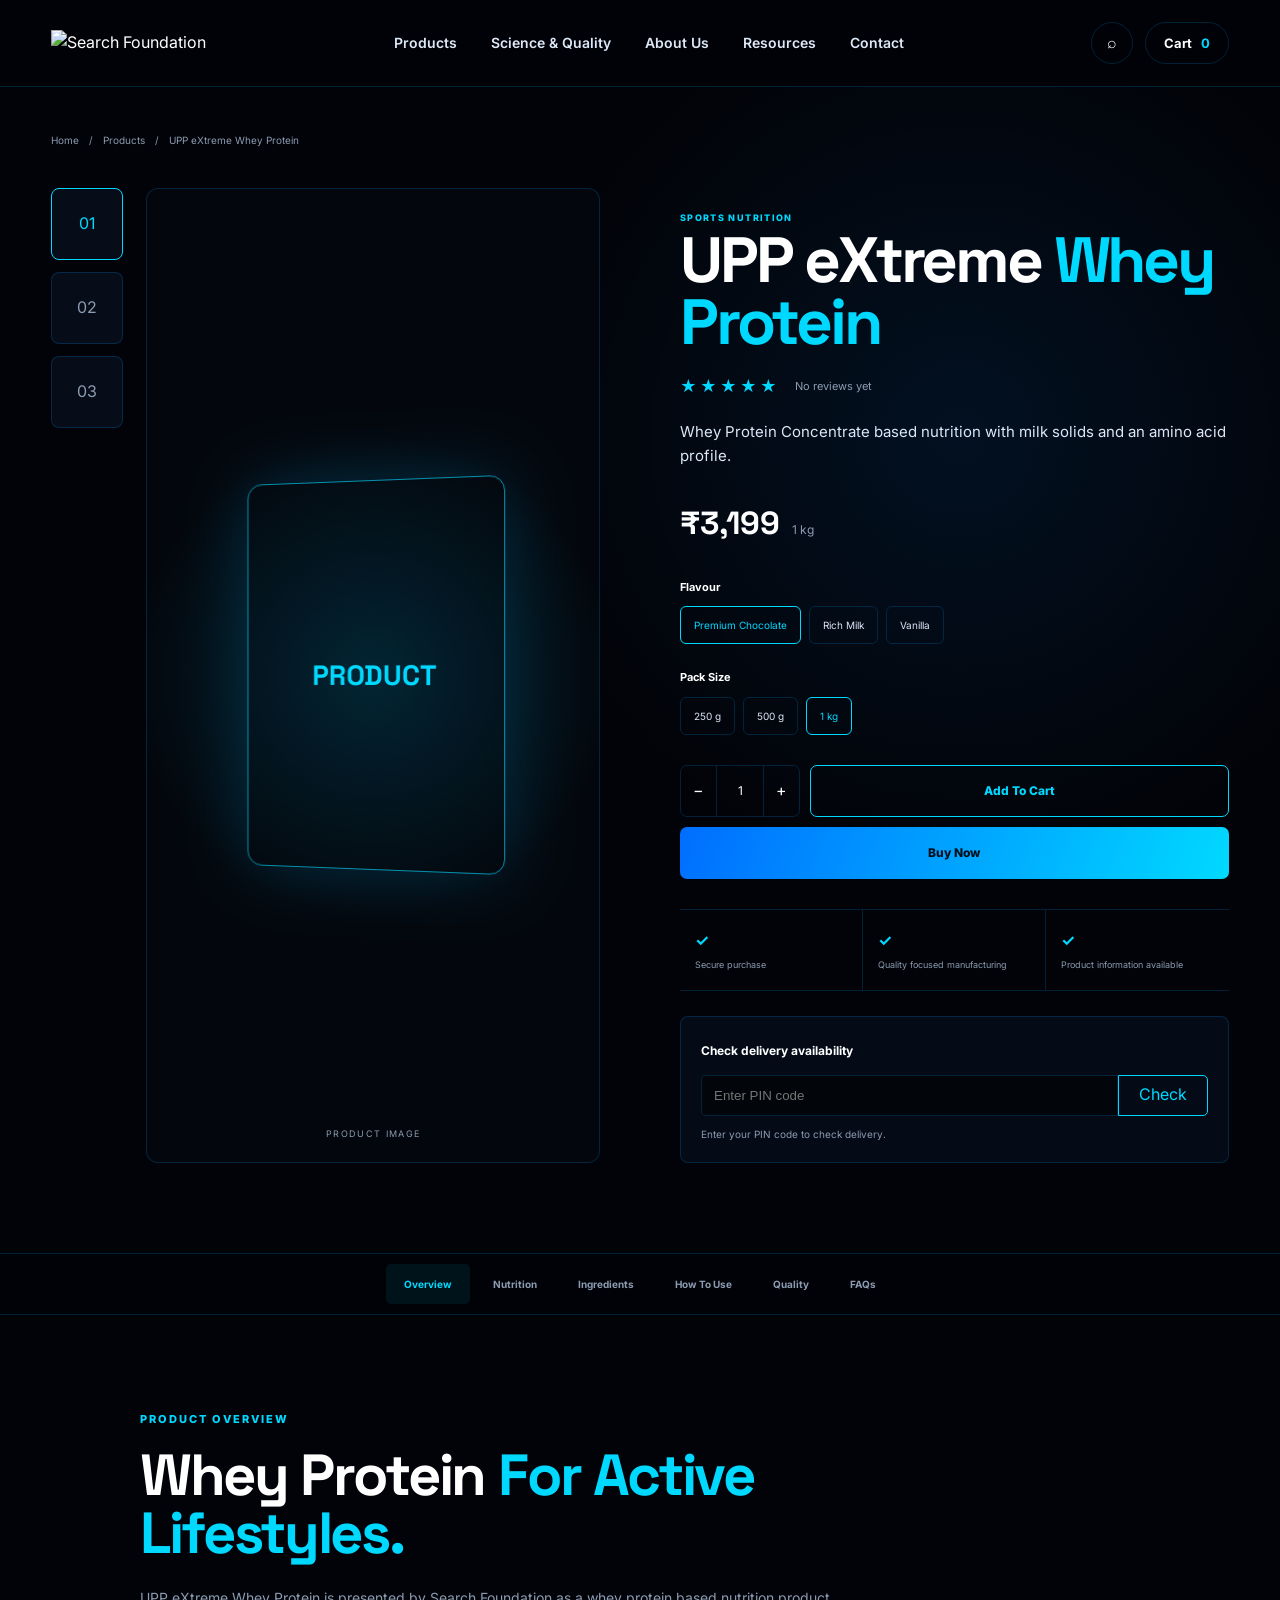
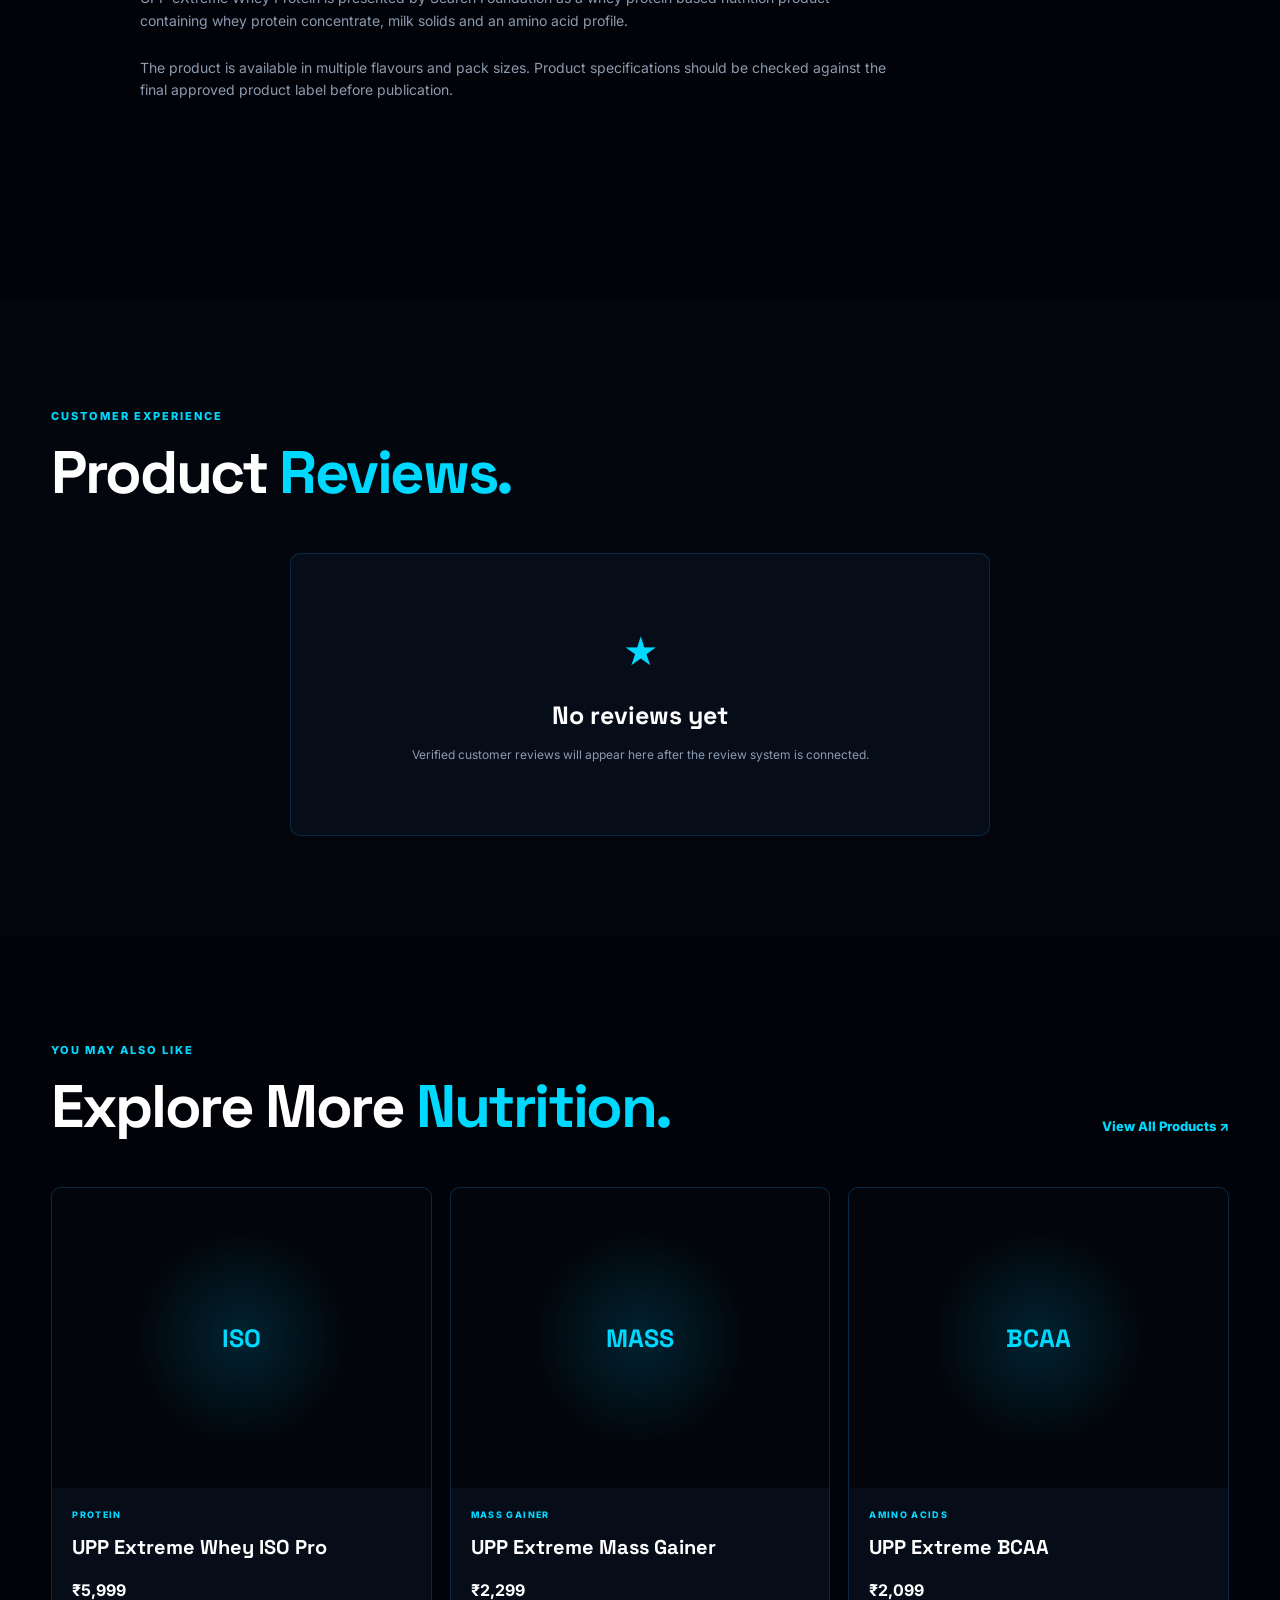
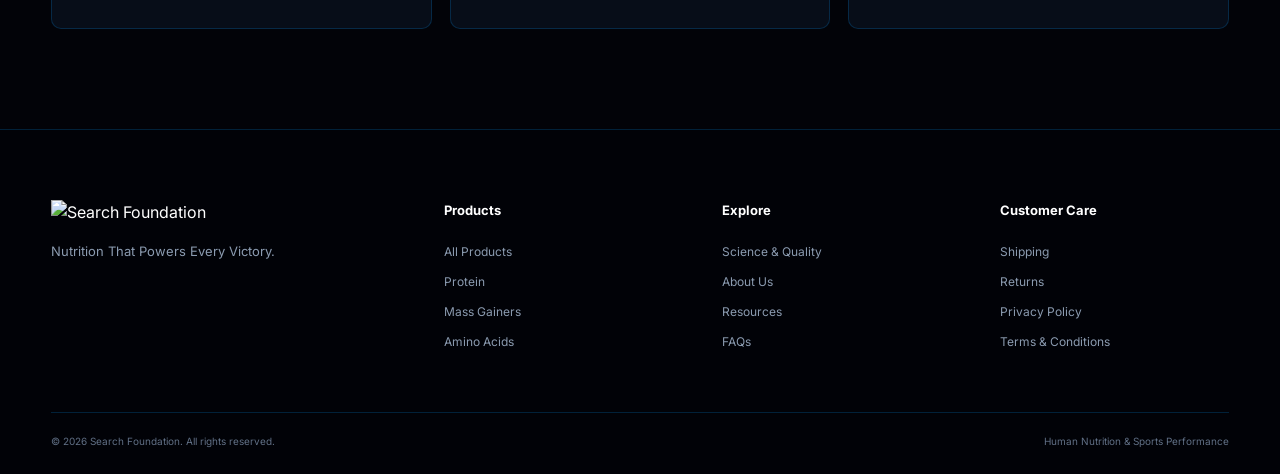
==== product.html @ dcfe85fa "stage3" ====
<!DOCTYPE html>
<html lang="en">

<head>

    <meta charset="UTF-8">

    <meta
        name="viewport"
        content="width=device-width, initial-scale=1.0"
    >

    <meta
        name="description"
        content="UPP eXtreme Whey Protein by Search Foundation. Explore product information, nutrition values, ingredients, usage and quality information."
    >

    <title>
        UPP eXtreme Whey Protein | Search Foundation
    </title>

    <link
        rel="preconnect"
        href="https://fonts.googleapis.com"
    >

    <link
        href="https://fonts.googleapis.com/css2?family=Inter:wght@400;500;600;700;800&family=Space+Grotesk:wght@500;600;700&display=swap"
        rel="stylesheet"
    >

    <link
        rel="stylesheet"
        href="styles.css"
    >

    <link
        rel="stylesheet"
        href="product.css"
    >

</head>


<body>


<header class="siteHeader">

    <div class="headerContainer">

        <a
            href="index.html"
            class="brand"
            aria-label="Search Foundation home"
        >

            <img
                src="assets/logo.jpg"
                alt="Search Foundation"
                class="brandLogo"
            >

        </a>


        <nav class="desktopNav">

            <a href="products.html">
                Products
            </a>

            <a href="index.html#science">
                Science & Quality
            </a>

            <a href="index.html#about">
                About Us
            </a>

            <a href="index.html#resources">
                Resources
            </a>

            <a href="index.html#contact">
                Contact
            </a>

        </nav>


        <div class="headerActions">

            <button
                class="iconButton"
                id="searchButton"
                aria-label="Search"
            >
                ⌕
            </button>


            <a
                href="#cart"
                class="cartButton"
            >
                Cart
                <span
                    class="cartCount"
                    id="cartCount"
                >
                    0
                </span>
            </a>


            <button
                class="menuButton"
                id="menuButton"
                aria-label="Open navigation"
            >
                ☰
            </button>

        </div>

    </div>


    <div
        class="mobileNav"
        id="mobileNav"
    >

        <a href="products.html">
            Products
        </a>

        <a href="index.html#science">
            Science & Quality
        </a>

        <a href="index.html#about">
            About Us
        </a>

        <a href="index.html#resources">
            Resources
        </a>

        <a href="index.html#contact">
            Contact
        </a>

    </div>

</header>


<main>


<section class="productPage">

    <div class="productBreadcrumb">

        <a href="index.html">
            Home
        </a>

        <span>
            /
        </span>

        <a href="products.html">
            Products
        </a>

        <span>
            /
        </span>

        <span>
            UPP eXtreme Whey Protein
        </span>

    </div>


    <div class="productMainGrid">


        <!-- Product gallery -->

        <div class="productGallery">

            <div class="thumbnailList">

                <button
                    class="thumbnail active"
                    data-image="main"
                >
                    <span>
                        01
                    </span>
                </button>

                <button
                    class="thumbnail"
                    data-image="back"
                >
                    <span>
                        02
                    </span>
                </button>

                <button
                    class="thumbnail"
                    data-image="nutrition"
                >
                    <span>
                        03
                    </span>
                </button>

            </div>


            <div class="mainProductImage">

                <span class="imagePlaceholder">
                    PRODUCT
                </span>

                <span class="imageLabel">
                    PRODUCT IMAGE
                </span>

            </div>

        </div>



        <!-- Product information -->

        <div class="productDetails">

            <span class="productCategory">
                SPORTS NUTRITION
            </span>


            <h1>
                UPP eXtreme
                <span>
                    Whey Protein
                </span>
            </h1>


            <div class="productRating">

                <span>
                    ★★★★★
                </span>

                <a href="#reviews">
                    No reviews yet
                </a>

            </div>


            <p class="productDescription">

                Whey Protein Concentrate based nutrition with
                milk solids and an amino acid profile.

            </p>


            <div class="productPrice">

                <strong>
                    ₹3,199
                </strong>

                <span>
                    1 kg
                </span>

            </div>


            <div class="productOption">

                <label>
                    Flavour
                </label>


                <div class="optionButtons">

                    <button
                        class="optionButton active"
                    >
                        Premium Chocolate
                    </button>

                    <button class="optionButton">
                        Rich Milk
                    </button>

                    <button class="optionButton">
                        Vanilla
                    </button>

                </div>

            </div>


            <div class="productOption">

                <label>
                    Pack Size
                </label>


                <div class="optionButtons">

                    <button class="optionButton">
                        250 g
                    </button>

                    <button class="optionButton">
                        500 g
                    </button>

                    <button
                        class="optionButton active"
                    >
                        1 kg
                    </button>

                </div>

            </div>


            <div class="purchaseRow">

                <div class="quantityControl">

                    <button
                        id="decreaseQuantity"
                        aria-label="Decrease quantity"
                    >
                        −
                    </button>

                    <span id="quantity">
                        1
                    </span>

                    <button
                        id="increaseQuantity"
                        aria-label="Increase quantity"
                    >
                        +
                    </button>

                </div>


                <button
                    class="addCartButton"
                    id="addToCart"
                >
                    Add To Cart
                </button>

            </div>


            <button
                class="buyNowButton"
                id="buyNow"
            >
                Buy Now
            </button>


            <div class="purchaseTrust">

                <div>

                    <strong>
                        ✓
                    </strong>

                    <span>
                        Secure purchase
                    </span>

                </div>


                <div>

                    <strong>
                        ✓
                    </strong>

                    <span>
                        Quality focused manufacturing
                    </span>

                </div>


                <div>

                    <strong>
                        ✓
                    </strong>

                    <span>
                        Product information available
                    </span>

                </div>

            </div>


            <div class="deliveryBox">

                <strong>
                    Check delivery availability
                </strong>

                <div class="pincodeRow">

                    <input
                        type="text"
                        id="pincode"
                        maxlength="6"
                        placeholder="Enter PIN code"
                    >

                    <button id="checkPincode">
                        Check
                    </button>

                </div>

                <p id="deliveryMessage">
                    Enter your PIN code to check delivery.
                </p>

            </div>

        </div>

    </div>

</section>



<!-- Product navigation -->

<section class="productTabsSection">

    <div class="productTabs">

        <button
            class="productTab active"
            data-tab="overview"
        >
            Overview
        </button>

        <button
            class="productTab"
            data-tab="nutrition"
        >
            Nutrition
        </button>

        <button
            class="productTab"
            data-tab="ingredients"
        >
            Ingredients
        </button>

        <button
            class="productTab"
            data-tab="usage"
        >
            How To Use
        </button>

        <button
            class="productTab"
            data-tab="quality"
        >
            Quality
        </button>

        <button
            class="productTab"
            data-tab="faq"
        >
            FAQs
        </button>

    </div>


    <div class="tabContent">


        <article
            class="tabPanel active"
            id="overview"
        >

            <span class="eyebrow">
                PRODUCT OVERVIEW
            </span>

            <h2>
                Whey Protein
                <span>For Active Lifestyles.</span>
            </h2>

            <p>
                UPP eXtreme Whey Protein is presented by Search Foundation
                as a whey protein based nutrition product containing whey
                protein concentrate, milk solids and an amino acid profile.
            </p>

            <p>
                The product is available in multiple flavours and pack
                sizes. Product specifications should be checked against the
                final approved product label before publication.
            </p>

        </article>



        <article
            class="tabPanel"
            id="nutrition"
        >

            <span class="eyebrow">
                NUTRITION INFORMATION
            </span>

            <h2>
                Nutrition
                <span>Per Serving.</span>
            </h2>


            <div class="nutritionTable">

                <div class="nutritionRow nutritionHeader">

                    <strong>
                        Nutrient
                    </strong>

                    <strong>
                        Per 20 g
                    </strong>

                </div>


                <div class="nutritionRow">

                    <span>
                        Energy
                    </span>

                    <strong>
                        88 kcal
                    </strong>

                </div>


                <div class="nutritionRow">

                    <span>
                        Protein
                    </span>

                    <strong>
                        8 g
                    </strong>

                </div>


                <div class="nutritionRow">

                    <span>
                        Carbohydrates
                    </span>

                    <strong>
                        7.5 g
                    </strong>

                </div>


                <div class="nutritionRow">

                    <span>
                        Total Sugars
                    </span>

                    <strong>
                        3 g
                    </strong>

                </div>


                <div class="nutritionRow">

                    <span>
                        Total Fat
                    </span>

                    <strong>
                        0.43 g
                    </strong>

                </div>

            </div>


            <p class="dataNote">
                Nutrition values must be verified against the current
                approved product label before production.
            </p>

        </article>



        <article
            class="tabPanel"
            id="ingredients"
        >

            <span class="eyebrow">
                PRODUCT INFORMATION
            </span>

            <h2>
                Ingredients &
                <span>Composition.</span>
            </h2>

            <div class="ingredientBox">

                <h3>
                    Product composition
                </h3>

                <p>
                    Whey Protein Concentrate
                </p>

                <p>
                    Milk Solids
                </p>

                <p>
                    Amino Acid Profile
                </p>

            </div>

            <p class="dataNote">
                Display the complete approved ingredient declaration from
                the final product label here.
            </p>

        </article>



        <article
            class="tabPanel"
            id="usage"
        >

            <span class="eyebrow">
                DIRECTIONS
            </span>

            <h2>
                How To
                <span>Use.</span>
            </h2>

            <div class="usageSteps">

                <div>

                    <strong>
                        01
                    </strong>

                    <p>
                        Follow the serving instructions printed on the
                        current product packaging.
                    </p>

                </div>


                <div>

                    <strong>
                        02
                    </strong>

                    <p>
                        Mix the recommended serving with the quantity of
                        liquid specified on the product label.
                    </p>

                </div>


                <div>

                    <strong>
                        03
                    </strong>

                    <p>
                        Use as part of an appropriate nutrition and training
                        routine.
                    </p>

                </div>

            </div>

        </article>



        <article
            class="tabPanel"
            id="quality"
        >

            <span class="eyebrow">
                SCIENCE & QUALITY
            </span>

            <h2>
                Quality You
                <span>Can Understand.</span>
            </h2>


            <div class="qualityGrid">

                <div>

                    <strong>
                        GMP / GHP
                    </strong>

                    <span>
                        Manufacturing facility certification information
                    </span>

                </div>


                <div>

                    <strong>
                        FSSAI
                    </strong>

                    <span>
                        Food safety regulatory information
                    </span>

                </div>


                <div>

                    <strong>
                        1995
                    </strong>

                    <span>
                        Search Foundation heritage within N R Jagdale Group
                    </span>

                </div>


                <div>

                    <strong>
                        SPORTS
                    </strong>

                    <span>
                        Human sports nutrition focus
                    </span>

                </div>

            </div>


            <div class="qualityCTA">

                <h3>
                    Want to know more about our quality process?
                </h3>

                <a
                    href="index.html#science"
                    class="primaryButton"
                >
                    Explore Science & Quality
                </a>

            </div>

        </article>



        <article
            class="tabPanel"
            id="faq"
        >

            <span class="eyebrow">
                PRODUCT QUESTIONS
            </span>

            <h2>
                Frequently Asked
                <span>Questions.</span>
            </h2>


            <div class="faqList">


                <details>

                    <summary>
                        What type of protein does this product contain?
                    </summary>

                    <p>
                        The product information identifies Whey Protein
                        Concentrate as a product component.
                    </p>

                </details>


                <details>

                    <summary>
                        What pack sizes are available?
                    </summary>

                    <p>
                        The current product information lists 250 g,
                        500 g and 1 kg options.
                    </p>

                </details>


                <details>

                    <summary>
                        What flavours are available?
                    </summary>

                    <p>
                        The current product information lists Premium
                        Chocolate, Rich Milk and Vanilla.
                    </p>

                </details>


                <details>

                    <summary>
                        Where is the product manufactured?
                    </summary>

                    <p>
                        Product information identifies the manufacturing
                        facility in Rajajinagar, Bengaluru.
                    </p>

                </details>


            </div>

        </article>

    </div>

</section>



<!-- Reviews -->

<section
    class="reviewsSection"
    id="reviews"
>

    <div class="sectionContainer">

        <div class="sectionHeading">

            <div>

                <span class="eyebrow">
                    CUSTOMER EXPERIENCE
                </span>

                <h2>
                    Product
                    <span>Reviews.</span>
                </h2>

            </div>

        </div>


        <div class="reviewsEmpty">

            <div class="reviewIcon">
                ★
            </div>

            <h3>
                No reviews yet
            </h3>

            <p>
                Verified customer reviews will appear here after
                the review system is connected.
            </p>

        </div>

    </div>

</section>



<!-- Related products -->

<section class="relatedSection">

    <div class="sectionContainer">

        <div class="sectionHeading">

            <div>

                <span class="eyebrow">
                    YOU MAY ALSO LIKE
                </span>

                <h2>
                    Explore More
                    <span>Nutrition.</span>
                </h2>

            </div>

            <a
                href="products.html"
                class="textButton"
            >
                View All Products ↗
            </a>

        </div>


        <div class="relatedGrid">


            <article class="relatedCard">

                <div class="relatedImage">
                    ISO
                </div>

                <span>
                    PROTEIN
                </span>

                <h3>
                    UPP Extreme Whey ISO Pro
                </h3>

                <strong>
                    ₹5,999
                </strong>

            </article>


            <article class="relatedCard">

                <div class="relatedImage">
                    MASS
                </div>

                <span>
                    MASS GAINER
                </span>

                <h3>
                    UPP Extreme Mass Gainer
                </h3>

                <strong>
                    ₹2,299
                </strong>

            </article>


            <article class="relatedCard">

                <div class="relatedImage">
                    BCAA
                </div>

                <span>
                    AMINO ACIDS
                </span>

                <h3>
                    UPP Extreme BCAA
                </h3>

                <strong>
                    ₹2,099
                </strong>

            </article>


        </div>

    </div>

</section>


</main>



<footer class="siteFooter">

    <div class="footerContainer">

        <div class="footerBrand">

            <img
                src="assets/logo.jpg"
                alt="Search Foundation"
            >

            <p>
                Nutrition That Powers Every Victory.
            </p>

        </div>


        <div class="footerColumn">

            <h4>
                Products
            </h4>

            <a href="products.html">
                All Products
            </a>

            <a href="#">
                Protein
            </a>

            <a href="#">
                Mass Gainers
            </a>

            <a href="#">
                Amino Acids
            </a>

        </div>


        <div class="footerColumn">

            <h4>
                Explore
            </h4>

            <a href="index.html#science">
                Science & Quality
            </a>

            <a href="index.html#about">
                About Us
            </a>

            <a href="index.html#resources">
                Resources
            </a>

            <a href="#">
                FAQs
            </a>

        </div>


        <div class="footerColumn">

            <h4>
                Customer Care
            </h4>

            <a href="#">
                Shipping
            </a>

            <a href="#">
                Returns
            </a>

            <a href="#">
                Privacy Policy
            </a>

            <a href="#">
                Terms & Conditions
            </a>

        </div>

    </div>


    <div class="footerBottom">

        <span>
            © 2026 Search Foundation. All rights reserved.
        </span>

        <span>
            Human Nutrition & Sports Performance
        </span>

    </div>

</footer>


<script src="script.js"></script>
<script src="product.js"></script>

</body>

</html>
---- styles.css ----
:root {
    --black: #020308;
    --deepBlack: #05070d;
    --navy: #071426;
    --blue: #006eff;
    --electricBlue: #008cff;
    --cyan: #00d9ff;
    --lightCyan: #7df4ff;
    --white: #ffffff;
    --softWhite: #dce8f7;
    --muted: #8b9bb0;
    --border: rgba(0, 154, 255, 0.2);
    --card: rgba(7, 20, 38, 0.72);

    --maxWidth: 1240px;
}


* {
    margin: 0;
    padding: 0;
    box-sizing: border-box;
}


html {
    scroll-behavior: smooth;
}


body {
    font-family: "Inter", sans-serif;
    background: var(--black);
    color: var(--white);
    line-height: 1.6;
    overflow-x: hidden;
}


a {
    color: inherit;
    text-decoration: none;
}


button {
    font: inherit;
}


.siteHeader {
    position: sticky;
    top: 0;
    z-index: 1000;
    background: rgba(2, 3, 8, 0.86);
    backdrop-filter: blur(18px);
    border-bottom: 1px solid var(--border);
}


.headerContainer {
    width: min(92%, var(--maxWidth));
    height: 86px;
    margin: auto;
    display: flex;
    align-items: center;
    justify-content: space-between;
}


.brandLogo {
    width: 68px;
    height: 68px;
    object-fit: contain;
}


.desktopNav {
    display: flex;
    align-items: center;
    gap: 34px;
}


.desktopNav a {
    color: var(--softWhite);
    font-size: 14px;
    font-weight: 600;
    transition: 0.25s ease;
}


.desktopNav a:hover {
    color: var(--cyan);
}


.headerActions {
    display: flex;
    align-items: center;
    gap: 12px;
}


.iconButton,
.menuButton {
    width: 42px;
    height: 42px;
    border: 1px solid var(--border);
    border-radius: 50%;
    background: transparent;
    color: var(--white);
    cursor: pointer;
}


.cartButton {
    border: 1px solid var(--border);
    padding: 10px 18px;
    border-radius: 30px;
    font-size: 13px;
    font-weight: 700;
}


.cartCount {
    margin-left: 6px;
    color: var(--cyan);
}


.menuButton {
    display: none;
}


.mobileNav {
    display: none;
}


.heroSection {
    min-height: 760px;
    position: relative;
    overflow: hidden;
    background:
        radial-gradient(circle at 70% 40%, rgba(0, 109, 255, 0.16), transparent 35%),
        linear-gradient(135deg, #020308, #061225);
}


.heroContainer {
    width: min(92%, var(--maxWidth));
    min-height: 760px;
    margin: auto;
    display: grid;
    grid-template-columns: 1.05fr 0.95fr;
    align-items: center;
    gap: 40px;
}


.heroContent {
    position: relative;
    z-index: 2;
}


.eyebrow {
    display: inline-block;
    margin-bottom: 18px;
    color: var(--cyan);
    font-size: 11px;
    font-weight: 800;
    letter-spacing: 0.18em;
}


.heroContent h1 {
    max-width: 720px;
    font-family: "Space Grotesk", sans-serif;
    font-size: clamp(48px, 6vw, 82px);
    line-height: 0.98;
    letter-spacing: -0.05em;
}


.heroContent h1 span,
.sectionHeading h2 span,
.scienceContent h2 span,
.aboutGrid h2 span,
.ctaContent h2 span {
    color: var(--cyan);
}


.heroText {
    max-width: 590px;
    margin: 28px 0;
    color: var(--softWhite);
    font-size: 18px;
}


.heroActions {
    display: flex;
    flex-wrap: wrap;
    gap: 14px;
}


.primaryButton,
.secondaryButton {
    display: inline-flex;
    align-items: center;
    justify-content: center;
    min-height: 52px;
    padding: 0 24px;
    border-radius: 8px;
    font-size: 13px;
    font-weight: 800;
    transition: 0.25s ease;
}


.primaryButton {
    background: linear-gradient(110deg, var(--blue), var(--cyan));
    color: #00101c;
    box-shadow: 0 0 28px rgba(0, 174, 255, 0.24);
}


.primaryButton:hover {
    transform: translateY(-2px);
    box-shadow: 0 0 40px rgba(0, 174, 255, 0.4);
}


.secondaryButton {
    border: 1px solid var(--border);
    color: var(--white);
}


.secondaryButton:hover {
    border-color: var(--cyan);
    color: var(--cyan);
}


.heroTrust {
    display: flex;
    gap: 30px;
    margin-top: 54px;
}


.heroTrust div {
    display: flex;
    flex-direction: column;
}


.heroTrust strong {
    font-family: "Space Grotesk", sans-serif;
    font-size: 22px;
}


.heroTrust span {
    color: var(--muted);
    font-size: 11px;
}


.heroVisual {
    position: relative;
    height: 560px;
    display: grid;
    place-items: center;
}


.heroLogo {
    position: relative;
    z-index: 3;
    width: min(360px, 70%);
    border-radius: 50%;
    box-shadow:
        0 0 40px rgba(0, 113, 255, 0.6),
        0 0 120px rgba(0, 207, 255, 0.18);
}


.heroRing {
    position: absolute;
    border: 1px solid rgba(0, 190, 255, 0.32);
    border-radius: 50%;
}


.heroRingOuter {
    width: 540px;
    height: 540px;
}


.heroRingMiddle {
    width: 430px;
    height: 430px;
    border-color: rgba(0, 110, 255, 0.5);
}


.heroProductGlow {
    position: absolute;
    width: 260px;
    height: 260px;
    background: var(--cyan);
    filter: blur(130px);
    opacity: 0.22;
}


.heroOrbit {
    position: absolute;
    width: 12px;
    height: 12px;
    border-radius: 50%;
    background: var(--cyan);
    box-shadow: 0 0 24px var(--cyan);
}


.orbitOne {
    top: 80px;
    right: 80px;
}


.orbitTwo {
    bottom: 90px;
    left: 70px;
}


.heroGlow {
    position: absolute;
    border-radius: 50%;
    filter: blur(100px);
}


.heroGlowOne {
    width: 300px;
    height: 300px;
    right: 0;
    top: 0;
    background: rgba(0, 100, 255, 0.14);
}


.heroGlowTwo {
    width: 260px;
    height: 260px;
    left: 20%;
    bottom: -100px;
    background: rgba(0, 220, 255, 0.08);
}


.trustSection {
    border-top: 1px solid var(--border);
    border-bottom: 1px solid var(--border);
    background: #040914;
}


.trustContainer {
    width: min(92%, var(--maxWidth));
    margin: auto;
    display: grid;
    grid-template-columns: repeat(4, 1fr);
}


.trustItem {
    min-height: 105px;
    padding: 20px;
    display: flex;
    align-items: center;
    gap: 14px;
    border-right: 1px solid var(--border);
}


.trustItem:last-child {
    border-right: 0;
}


.trustIcon {
    color: var(--cyan);
    font-size: 22px;
}


.trustItem div {
    display: flex;
    flex-direction: column;
}


.trustItem strong {
    font-size: 13px;
}


.trustItem span {
    color: var(--muted);
    font-size: 11px;
}


.section {
    padding: 110px 0;
}


.sectionContainer {
    width: min(92%, var(--maxWidth));
    margin: auto;
}


.sectionHeading {
    display: flex;
    justify-content: space-between;
    align-items: end;
    gap: 40px;
    margin-bottom: 50px;
}


.sectionHeading h2,
.scienceContent h2,
.aboutGrid h2,
.ctaContent h2 {
    font-family: "Space Grotesk", sans-serif;
    font-size: clamp(38px, 5vw, 60px);
    line-height: 1;
    letter-spacing: -0.04em;
}


.sectionHeading p {
    max-width: 420px;
    color: var(--muted);
}


.goalGrid {
    display: grid;
    grid-template-columns: repeat(4, 1fr);
    gap: 14px;
}


.goalCard {
    position: relative;
    min-height: 290px;
    padding: 30px;
    overflow: hidden;
    background:
        radial-gradient(circle at 100% 0, rgba(0, 162, 255, 0.16), transparent 45%),
        var(--card);
    border: 1px solid var(--border);
    border-radius: 12px;
    transition: 0.3s ease;
}


.goalCard:hover {
    transform: translateY(-5px);
    border-color: rgba(0, 213, 255, 0.6);
}


.goalNumber {
    color: var(--cyan);
    font-size: 12px;
    font-weight: 800;
}


.goalCard h3 {
    margin-top: 80px;
    font-family: "Space Grotesk", sans-serif;
    font-size: 25px;
}


.goalCard p {
    margin-top: 10px;
    color: var(--muted);
    font-size: 13px;
}


.cardArrow {
    position: absolute;
    right: 24px;
    bottom: 24px;
    color: var(--cyan);
    font-size: 22px;
}


.productSection {
    padding: 110px 0;
    background: #03060d;
}


.textButton {
    color: var(--cyan);
    font-size: 13px;
    font-weight: 800;
}


.productGrid {
    display: grid;
    grid-template-columns: repeat(4, 1fr);
    gap: 18px;
}


.productCard {
    overflow: hidden;
    background: #070d18;
    border: 1px solid var(--border);
    border-radius: 12px;
}


.productImage {
    height: 300px;
    position: relative;
    display: grid;
    place-items: center;
    background:
        radial-gradient(circle, rgba(0, 182, 255, 0.18), transparent 45%),
        #02050a;
}


.productBadge {
    position: absolute;
    top: 16px;
    left: 16px;
    padding: 6px 9px;
    border-radius: 4px;
    background: rgba(0, 200, 255, 0.1);
    color: var(--cyan);
    font-size: 9px;
    font-weight: 800;
}


.productPlaceholder {
    width: 150px;
    height: 190px;
    display: grid;
    place-items: center;
    border: 1px solid rgba(0, 216, 255, 0.6);
    border-radius: 12px;
    color: var(--cyan);
    font-family: "Space Grotesk", sans-serif;
    font-size: 22px;
    font-weight: 700;
    transform: perspective(500px) rotateY(-8deg);
    box-shadow: 0 0 50px rgba(0, 190, 255, 0.12);
}


.productInfo {
    padding: 22px;
}


.productCategory {
    color: var(--cyan);
    font-size: 9px;
    font-weight: 800;
    letter-spacing: 0.15em;
}


.productInfo h3 {
    margin-top: 8px;
    font-family: "Space Grotesk", sans-serif;
    font-size: 20px;
}


.productInfo p {
    margin: 10px 0 20px;
    color: var(--muted);
    font-size: 12px;
}


.productBottom {
    display: flex;
    justify-content: space-between;
    align-items: center;
}


.productBottom strong {
    font-size: 18px;
}


.smallButton {
    border: 1px solid var(--border);
    border-radius: 6px;
    padding: 8px 11px;
    background: transparent;
    color: var(--cyan);
    font-size: 10px;
    font-weight: 700;
    cursor: pointer;
}


.scienceSection {
    padding: 120px 5%;
    background:
        radial-gradient(circle at 20% 50%, rgba(0, 104, 255, 0.16), transparent 30%),
        #02040a;
}


.scienceGrid {
    width: min(92%, 1240px);
    margin: auto;
    display: grid;
    grid-template-columns: 0.8fr 1.2fr;
    align-items: center;
    gap: 90px;
}


.scienceVisual {
    position: relative;
    height: 500px;
    display: grid;
    place-items: center;
}


.scienceCircle {
    width: 310px;
    height: 310px;
    border: 2px solid var(--cyan);
    border-radius: 50%;
    display: grid;
    place-items: center;
    box-shadow:
        0 0 40px rgba(0, 193, 255, 0.25),
        inset 0 0 40px rgba(0, 193, 255, 0.08);
}


.scienceCircle span {
    font-family: "Space Grotesk", sans-serif;
    font-size: 80px;
    font-weight: 700;
    color: var(--cyan);
}


.scienceLine {
    position: absolute;
    width: 430px;
    height: 430px;
    border: 1px solid rgba(0, 100, 255, 0.3);
    border-radius: 50%;
}


.scienceContent > p {
    max-width: 650px;
    margin: 24px 0 36px;
    color: var(--muted);
}


.sciencePoints {
    display: grid;
    grid-template-columns: 1fr 1fr;
    gap: 18px;
    margin-bottom: 38px;
}


.sciencePoints div {
    display: flex;
    gap: 14px;
    padding: 18px;
    border: 1px solid var(--border);
    border-radius: 8px;
}


.sciencePoints strong {
    color: var(--cyan);
}


.sciencePoints span {
    color: var(--softWhite);
    font-size: 12px;
}


.aboutGrid {
    width: min(92%, var(--maxWidth));
    margin: auto;
    display: grid;
    grid-template-columns: 1fr 1fr;
    gap: 80px;
    align-items: center;
}


.largeText {
    color: var(--softWhite);
    font-size: 21px;
    line-height: 1.6;
    margin-bottom: 25px;
}


.resourceSection {
    padding: 110px 0;
    background: #040810;
}


.resourceGrid {
    display: grid;
    grid-template-columns: repeat(3, 1fr);
    gap: 18px;
}


.resourceCard {
    min-height: 290px;
    padding: 30px;
    border: 1px solid var(--border);
    border-radius: 12px;
    background: #070d18;
}


.resourceCard > span {
    color: var(--cyan);
    font-size: 9px;
    font-weight: 800;
    letter-spacing: 0.16em;
}


.resourceCard h3 {
    margin: 70px 0 14px;
    font-family: "Space Grotesk", sans-serif;
    font-size: 25px;
}


.resourceCard p {
    color: var(--muted);
    font-size: 13px;
}


.resourceCard a {
    display: inline-block;
    margin-top: 22px;
    color: var(--cyan);
    font-size: 12px;
    font-weight: 800;
}


.ctaSection {
    position: relative;
    padding: 130px 20px;
    text-align: center;
    overflow: hidden;
    background:
        radial-gradient(circle at center, rgba(0, 147, 255, 0.22), transparent 42%),
        #020308;
}


.ctaContent {
    position: relative;
    z-index: 2;
    max-width: 800px;
    margin: auto;
}


.ctaContent p {
    max-width: 580px;
    margin: 25px auto 32px;
    color: var(--muted);
}


.siteFooter {
    background: #010207;
    border-top: 1px solid var(--border);
    padding: 70px 0 25px;
}


.footerContainer {
    width: min(92%, var(--maxWidth));
    margin: auto;
    display: grid;
    grid-template-columns: 1.5fr repeat(3, 1fr);
    gap: 50px;
}


.footerBrand img {
    width: 100px;
}


.footerBrand p {
    max-width: 250px;
    margin-top: 15px;
    color: var(--muted);
    font-size: 13px;
}


.footerColumn {
    display: flex;
    flex-direction: column;
    gap: 11px;
}


.footerColumn h4 {
    margin-bottom: 10px;
    color: var(--white);
    font-size: 13px;
}


.footerColumn a {
    color: var(--muted);
    font-size: 12px;
}


.footerColumn a:hover {
    color: var(--cyan);
}


.footerBottom {
    width: min(92%, var(--maxWidth));
    margin: 60px auto 0;
    padding-top: 20px;
    border-top: 1px solid var(--border);
    display: flex;
    justify-content: space-between;
    gap: 20px;
    color: #617086;
    font-size: 10px;
}


@media (max-width: 1000px) {

    .desktopNav {
        display: none;
    }

    .menuButton {
        display: block;
    }

    .mobileNav {
        padding: 20px 5%;
        border-top: 1px solid var(--border);
        background: var(--deepBlack);
    }

    .mobileNav.active {
        display: flex;
        flex-direction: column;
        gap: 18px;
    }

    .mobileNav a {
        color: var(--softWhite);
        font-size: 14px;
        font-weight: 600;
    }

    .heroContainer {
        grid-template-columns: 1fr;
        padding: 80px 0;
    }

    .heroVisual {
        height: 430px;
    }

    .heroRingOuter {
        width: 400px;
        height: 400px;
    }

    .heroRingMiddle {
        width: 320px;
        height: 320px;
    }

    .goalGrid,
    .productGrid {
        grid-template-columns: repeat(2, 1fr);
    }

    .trustContainer {
        grid-template-columns: repeat(2, 1fr);
    }

    .scienceGrid,
    .aboutGrid {
        grid-template-columns: 1fr;
        gap: 50px;
    }

    .footerContainer {
        grid-template-columns: 1fr 1fr;
    }
}


@media (max-width: 600px) {

    .headerContainer {
        height: 72px;
    }

    .brandLogo {
        width: 55px;
        height: 55px;
    }

    .cartButton {
        display: none;
    }

    .heroSection,
    .heroContainer {
        min-height: auto;
    }

    .heroContainer {
        padding: 80px 0 50px;
    }

    .heroContent h1 {
        font-size: 48px;
    }

    .heroText {
        font-size: 15px;
    }

    .heroTrust {
        display: grid;
        grid-template-columns: 1fr 1fr;
        gap: 18px;
    }

    .heroVisual {
        height: 350px;
    }

    .heroLogo {
        width: 230px;
    }

    .heroRingOuter {
        width: 330px;
        height: 330px;
    }

    .heroRingMiddle {
        width: 270px;
        height: 270px;
    }

    .trustContainer {
        grid-template-columns: 1fr;
    }

    .trustItem {
        border-right: 0;
        border-bottom: 1px solid var(--border);
    }

    .section,
    .productSection,
    .scienceSection,
    .resourceSection {
        padding: 75px 0;
    }

    .sectionHeading {
        display: block;
    }

    .sectionHeading p {
        margin-top: 20px;
    }

    .goalGrid,
    .productGrid,
    .resourceGrid,
    .sciencePoints {
        grid-template-columns: 1fr;
    }

    .scienceVisual {
        height: 350px;
    }

    .scienceCircle {
        width: 230px;
        height: 230px;
    }

    .scienceCircle span {
        font-size: 60px;
    }

    .scienceLine {
        width: 300px;
        height: 300px;
    }

    .footerContainer {
        grid-template-columns: 1fr 1fr;
        gap: 35px 20px;
    }

    .footerBrand {
        grid-column: 1 / -1;
    }

    .footerBottom {
        display: block;
    }

    .footerBottom span {
        display: block;
        margin-bottom: 8px;
    }
}
---- product.css ----
.productPage {
    padding: 45px 0 90px;
    background:
        radial-gradient(
            circle at 75% 30%,
            rgba(0, 136, 255, 0.1),
            transparent 35%
        ),
        #020308;
}


.productBreadcrumb {
    width: min(92%, 1240px);
    margin: auto auto 40px;

    display: flex;
    align-items: center;
    gap: 10px;

    color: var(--muted);
    font-size: 10px;
}


.productBreadcrumb a:hover {
    color: var(--cyan);
}


.productMainGrid {
    width: min(92%, 1240px);
    margin: auto;

    display: grid;
    grid-template-columns: 1fr 1fr;
    gap: 80px;
}


.productGallery {
    min-width: 0;

    display: grid;
    grid-template-columns: 80px 1fr;
    gap: 15px;
}


.thumbnailList {
    display: flex;
    flex-direction: column;
    gap: 12px;
}


.thumbnail {
    width: 72px;
    height: 72px;

    border: 1px solid var(--border);
    border-radius: 8px;

    background: #070d18;
    color: var(--muted);

    cursor: pointer;
}


.thumbnail.active {
    border-color: var(--cyan);
    color: var(--cyan);
}


.mainProductImage {
    min-height: 620px;

    position: relative;

    display: grid;
    place-items: center;

    overflow: hidden;

    border: 1px solid var(--border);
    border-radius: 12px;

    background:
        radial-gradient(
            circle,
            rgba(0, 192, 255, 0.16),
            transparent 45%
        ),
        #03070d;
}


.imagePlaceholder {
    width: 260px;
    height: 390px;

    display: grid;
    place-items: center;

    border: 1px solid rgba(0, 216, 255, 0.65);
    border-radius: 15px;

    color: var(--cyan);

    font-family: "Space Grotesk", sans-serif;
    font-size: 28px;
    font-weight: 700;

    transform:
        perspective(700px)
        rotateY(-8deg);

    box-shadow:
        0 0 70px rgba(0, 179, 255, 0.18);
}


.imageLabel {
    position: absolute;
    bottom: 20px;

    color: var(--muted);

    font-size: 9px;
    letter-spacing: 0.15em;
}


.productDetails {
    padding-top: 15px;
}


.productDetails h1 {
    max-width: 600px;

    font-family: "Space Grotesk", sans-serif;
    font-size: clamp(42px, 5vw, 65px);
    line-height: 0.98;
    letter-spacing: -0.05em;
}


.productDetails h1 span {
    color: var(--cyan);
}


.productRating {
    display: flex;
    align-items: center;
    gap: 15px;

    margin: 20px 0;
}


.productRating span {
    color: var(--cyan);
    letter-spacing: 3px;
}


.productRating a {
    color: var(--muted);
    font-size: 11px;
}


.productDescription {
    max-width: 550px;

    color: var(--softWhite);
    font-size: 15px;
}


.productPrice {
    margin: 30px 0;

    display: flex;
    align-items: baseline;
    gap: 12px;
}


.productPrice strong {
    font-family: "Space Grotesk", sans-serif;
    font-size: 32px;
}


.productPrice span {
    color: var(--muted);
    font-size: 12px;
}


.productOption {
    margin: 25px 0;
}


.productOption label {
    display: block;
    margin-bottom: 10px;

    color: var(--white);

    font-size: 11px;
    font-weight: 700;
}


.optionButtons {
    display: flex;
    flex-wrap: wrap;
    gap: 8px;
}


.optionButton {
    padding: 10px 13px;

    border: 1px solid var(--border);
    border-radius: 6px;

    background: transparent;
    color: var(--softWhite);

    font-size: 10px;

    cursor: pointer;
}


.optionButton:hover,
.optionButton.active {
    border-color: var(--cyan);
    color: var(--cyan);
}


.purchaseRow {
    display: grid;
    grid-template-columns: 120px 1fr;
    gap: 10px;

    margin-top: 30px;
}


.quantityControl {
    display: grid;
    grid-template-columns: 35px 1fr 35px;

    min-height: 52px;

    border: 1px solid var(--border);
    border-radius: 7px;
}


.quantityControl button {
    border: 0;
    background: transparent;
    color: var(--white);
    cursor: pointer;
}


.quantityControl span {
    display: grid;
    place-items: center;

    border-left: 1px solid var(--border);
    border-right: 1px solid var(--border);

    font-size: 12px;
}


.addCartButton,
.buyNowButton {
    min-height: 52px;

    border-radius: 7px;

    font-size: 12px;
    font-weight: 800;

    cursor: pointer;
}


.addCartButton {
    border: 1px solid var(--cyan);

    background: transparent;
    color: var(--cyan);
}


.addCartButton:hover {
    background: rgba(0, 217, 255, 0.08);
}


.buyNowButton {
    width: 100%;
    margin-top: 10px;

    border: 0;

    background: linear-gradient(
        110deg,
        var(--blue),
        var(--cyan)
    );

    color: #00101c;
}


.purchaseTrust {
    display: grid;
    grid-template-columns: repeat(3, 1fr);

    margin-top: 30px;

    border-top: 1px solid var(--border);
    border-bottom: 1px solid var(--border);
}


.purchaseTrust div {
    min-height: 80px;

    padding: 15px;

    display: flex;
    flex-direction: column;
    justify-content: center;

    border-right: 1px solid var(--border);
}


.purchaseTrust div:last-child {
    border-right: 0;
}


.purchaseTrust strong {
    color: var(--cyan);
}


.purchaseTrust span {
    margin-top: 4px;
    color: var(--muted);
    font-size: 9px;
}


.deliveryBox {
    margin-top: 25px;
    padding: 20px;

    border: 1px solid var(--border);
    border-radius: 8px;

    background: rgba(7, 20, 38, 0.5);
}


.deliveryBox strong {
    font-size: 12px;
}


.pincodeRow {
    display: grid;
    grid-template-columns: 1fr 90px;

    margin-top: 12px;
}


.pincodeRow input {
    min-width: 0;
    padding: 12px;

    border: 1px solid var(--border);
    border-radius: 5px 0 0 5px;

    background: #02050a;
    color: var(--white);

    outline: none;
}


.pincodeRow input:focus {
    border-color: var(--cyan);
}


.pincodeRow button {
    border: 1px solid var(--cyan);
    border-radius: 0 5px 5px 0;

    background: transparent;
    color: var(--cyan);

    cursor: pointer;
}


.deliveryBox p {
    margin-top: 10px;
    color: var(--muted);
    font-size: 10px;
}


.productTabsSection {
    padding: 0 0 110px;
    background: #020308;
}


.productTabs {
    position: sticky;
    top: 86px;
    z-index: 50;

    display: flex;
    justify-content: center;
    gap: 5px;

    padding: 10px;

    border-top: 1px solid var(--border);
    border-bottom: 1px solid var(--border);

    background: rgba(2, 3, 8, 0.94);
    backdrop-filter: blur(15px);
}


.productTab {
    padding: 12px 18px;

    border: 0;
    border-radius: 5px;

    background: transparent;
    color: var(--muted);

    font-size: 10px;
    font-weight: 700;

    cursor: pointer;
}


.productTab:hover,
.productTab.active {
    background: rgba(0, 217, 255, 0.08);
    color: var(--cyan);
}


.tabContent {
    width: min(92%, 1000px);
    margin: auto;
}


.tabPanel {
    display: none;
    padding: 90px 0;
}


.tabPanel.active {
    display: block;
}


.tabPanel h2 {
    max-width: 700px;

    font-family: "Space Grotesk", sans-serif;
    font-size: clamp(38px, 5vw, 58px);
    line-height: 1;
    letter-spacing: -0.04em;
}


.tabPanel h2 span {
    color: var(--cyan);
}


.tabPanel > p {
    max-width: 750px;
    margin-top: 25px;

    color: var(--muted);
    font-size: 14px;
}


.nutritionTable {
    max-width: 700px;
    margin-top: 40px;

    border: 1px solid var(--border);
    border-radius: 8px;
    overflow: hidden;
}


.nutritionRow {
    min-height: 55px;

    display: grid;
    grid-template-columns: 1fr 150px;
    align-items: center;

    padding: 0 20px;

    border-bottom: 1px solid var(--border);
}


.nutritionRow:last-child {
    border-bottom: 0;
}


.nutritionHeader {
    background: rgba(0, 151, 255, 0.08);
}


.nutritionRow span {
    color: var(--muted);
    font-size: 12px;
}


.nutritionRow strong {
    font-size: 12px;
}


.dataNote {
    padding: 15px;

    border-left: 2px solid var(--cyan);

    color: var(--muted);
    font-size: 10px;
}


.ingredientBox {
    max-width: 700px;
    margin-top: 35px;
    padding: 25px;

    border: 1px solid var(--border);
    border-radius: 8px;
}


.ingredientBox h3 {
    margin-bottom: 15px;
    font-family: "Space Grotesk", sans-serif;
}


.ingredientBox p {
    padding: 10px 0;

    border-bottom: 1px solid var(--border);

    color: var(--muted);
    font-size: 12px;
}


.ingredientBox p:last-child {
    border-bottom: 0;
}


.usageSteps {
    display: grid;
    grid-template-columns: repeat(3, 1fr);
    gap: 15px;

    margin-top: 40px;
}


.usageSteps div {
    min-height: 200px;
    padding: 25px;

    border: 1px solid var(--border);
    border-radius: 8px;
}


.usageSteps strong {
    color: var(--cyan);
}


.usageSteps p {
    margin-top: 55px;
    color: var(--muted);
    font-size: 12px;
}


.qualityGrid {
    display: grid;
    grid-template-columns: 1fr 1fr;
    gap: 15px;

    margin-top: 40px;
}


.qualityGrid div {
    min-height: 150px;
    padding: 25px;

    display: flex;
    flex-direction: column;
    justify-content: space-between;

    border: 1px solid var(--border);
    border-radius: 8px;

    background: #060c16;
}


.qualityGrid strong {
    color: var(--cyan);

    font-family: "Space Grotesk", sans-serif;
    font-size: 24px;
}


.qualityGrid span {
    color: var(--muted);
    font-size: 11px;
}


.qualityCTA {
    margin-top: 30px;
    padding: 30px;

    display: flex;
    align-items: center;
    justify-content: space-between;
    gap: 20px;

    border: 1px solid var(--border);
    border-radius: 8px;
}


.qualityCTA h3 {
    font-family: "Space Grotesk", sans-serif;
}


.faqList {
    max-width: 800px;
    margin-top: 40px;
}


.faqList details {
    padding: 20px 0;

    border-bottom: 1px solid var(--border);
}


.faqList summary {
    color: var(--white);

    font-size: 14px;
    font-weight: 700;

    cursor: pointer;
}


.faqList p {
    max-width: 700px;
    padding-top: 15px;

    color: var(--muted);
    font-size: 12px;
}


.reviewsSection {
    padding: 100px 0;
    background: #03060d;
}


.reviewsEmpty {
    max-width: 700px;
    margin: auto;

    padding: 70px 30px;

    text-align: center;

    border: 1px solid var(--border);
    border-radius: 10px;

    background: #070d18;
}


.reviewIcon {
    color: var(--cyan);
    font-size: 35px;
}


.reviewsEmpty h3 {
    margin-top: 15px;

    font-family: "Space Grotesk", sans-serif;
    font-size: 25px;
}


.reviewsEmpty p {
    margin-top: 10px;
    color: var(--muted);
    font-size: 12px;
}


.relatedSection {
    padding: 100px 0;
    background: #020308;
}


.relatedGrid {
    display: grid;
    grid-template-columns: repeat(3, 1fr);
    gap: 18px;
}


.relatedCard {
    padding-bottom: 25px;

    border: 1px solid var(--border);
    border-radius: 10px;
    overflow: hidden;

    background: #070d18;
}


.relatedImage {
    height: 300px;

    display: grid;
    place-items: center;

    color: var(--cyan);

    font-family: "Space Grotesk", sans-serif;
    font-size: 25px;
    font-weight: 700;

    background:
        radial-gradient(
            circle,
            rgba(0, 190, 255, 0.16),
            transparent 45%
        ),
        #02050a;
}


.relatedCard > span,
.relatedCard > h3,
.relatedCard > strong {
    margin-left: 20px;
    margin-right: 20px;
}


.relatedCard > span {
    display: block;
    margin-top: 20px;

    color: var(--cyan);

    font-size: 9px;
    font-weight: 800;
    letter-spacing: 0.15em;
}


.relatedCard h3 {
    margin-top: 8px;

    font-family: "Space Grotesk", sans-serif;
    font-size: 20px;
}


.relatedCard strong {
    display: block;
    margin-top: 15px;
}


@media (max-width: 900px) {

    .productMainGrid {
        grid-template-columns: 1fr;
        gap: 50px;
    }


    .mainProductImage {
        min-height: 520px;
    }


    .productTabs {
        justify-content: flex-start;
        overflow-x: auto;
    }


    .usageSteps,
    .relatedGrid {
        grid-template-columns: 1fr 1fr;
    }

}


@media (max-width: 600px) {

    .productPage {
        padding-top: 25px;
    }


    .productBreadcrumb {
        overflow-x: auto;
        white-space: nowrap;
    }


    .productGallery {
        grid-template-columns: 55px 1fr;
    }


    .thumbnail {
        width: 52px;
        height: 52px;
    }


    .mainProductImage {
        min-height: 420px;
    }


    .imagePlaceholder {
        width: 190px;
        height: 290px;
    }


    .productDetails h1 {
        font-size: 45px;
    }


    .purchaseRow {
        grid-template-columns: 1fr;
    }


    .purchaseTrust {
        grid-template-columns: 1fr;
    }


    .purchaseTrust div {
        border-right: 0;
        border-bottom: 1px solid var(--border);
    }


    .purchaseTrust div:last-child {
        border-bottom: 0;
    }


    .nutritionRow {
        grid-template-columns: 1fr 100px;
    }


    .usageSteps,
    .qualityGrid,
    .relatedGrid {
        grid-template-columns: 1fr;
    }


    .qualityCTA {
        flex-direction: column;
        align-items: flex-start;
    }

}
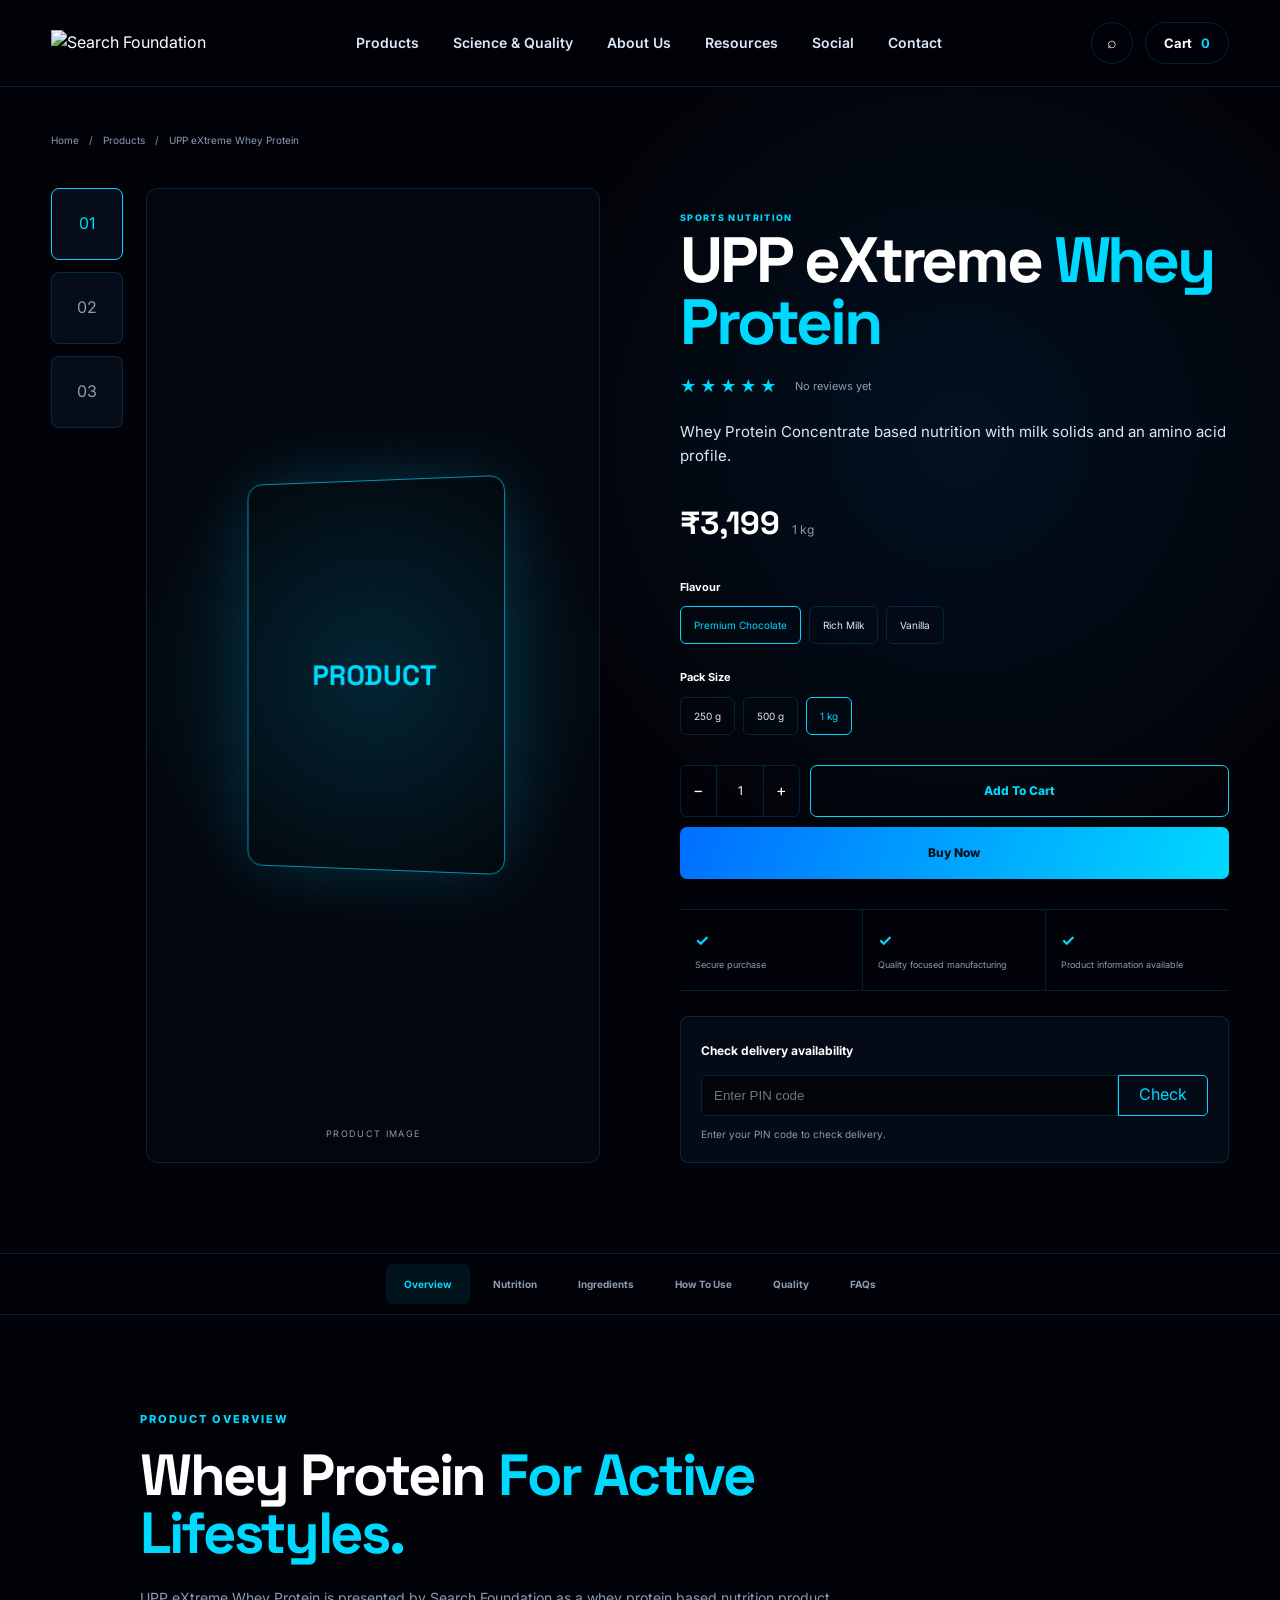
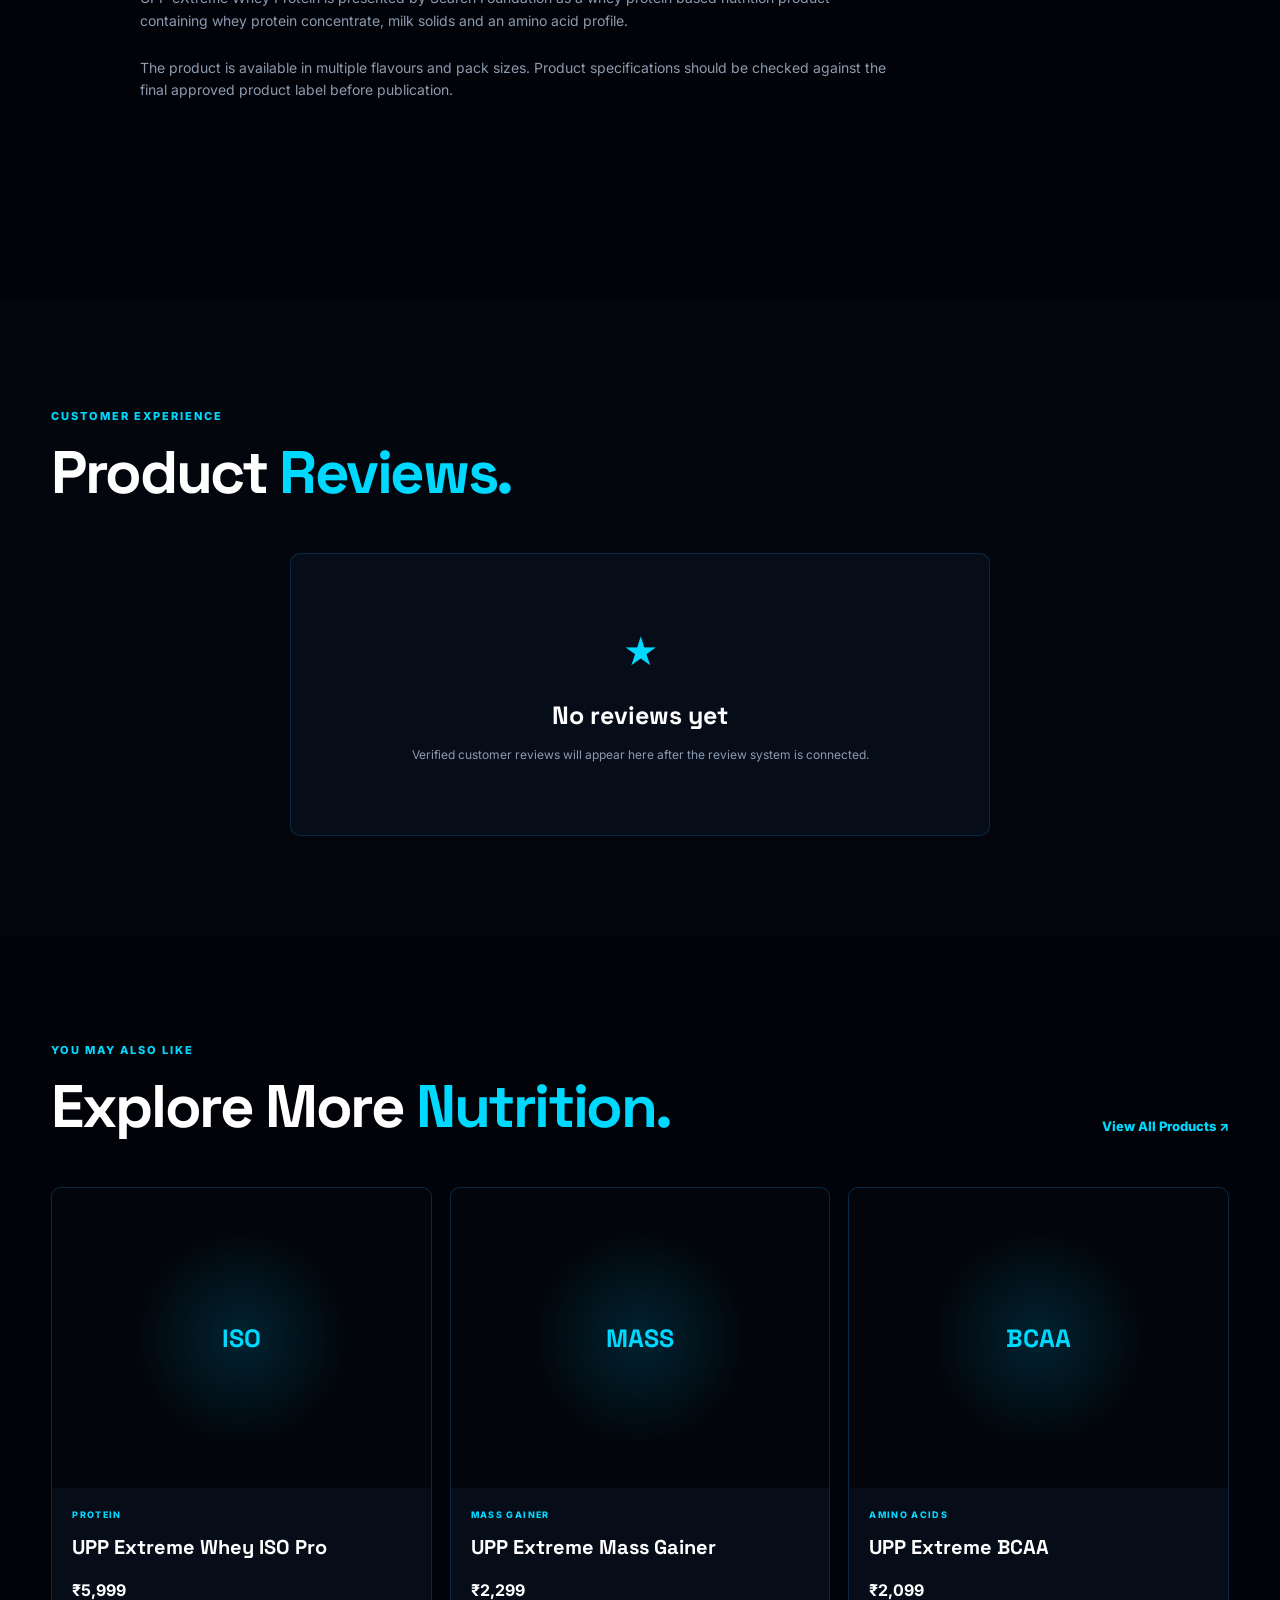
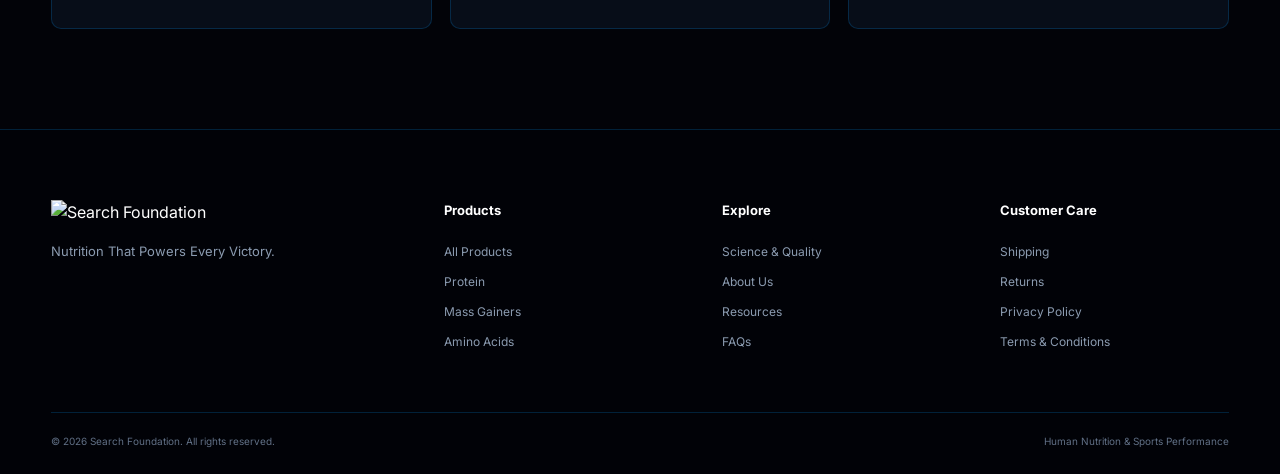
==== commit bf0255f4: "social media" ====
--- a/product.html
+++ b/product.html
@@ -81,6 +81,8 @@
             <a href="index.html#resources">
                 Resources
             </a>
+
+            <a href="social.html">Social</a>
 
             <a href="index.html#contact">
                 Contact
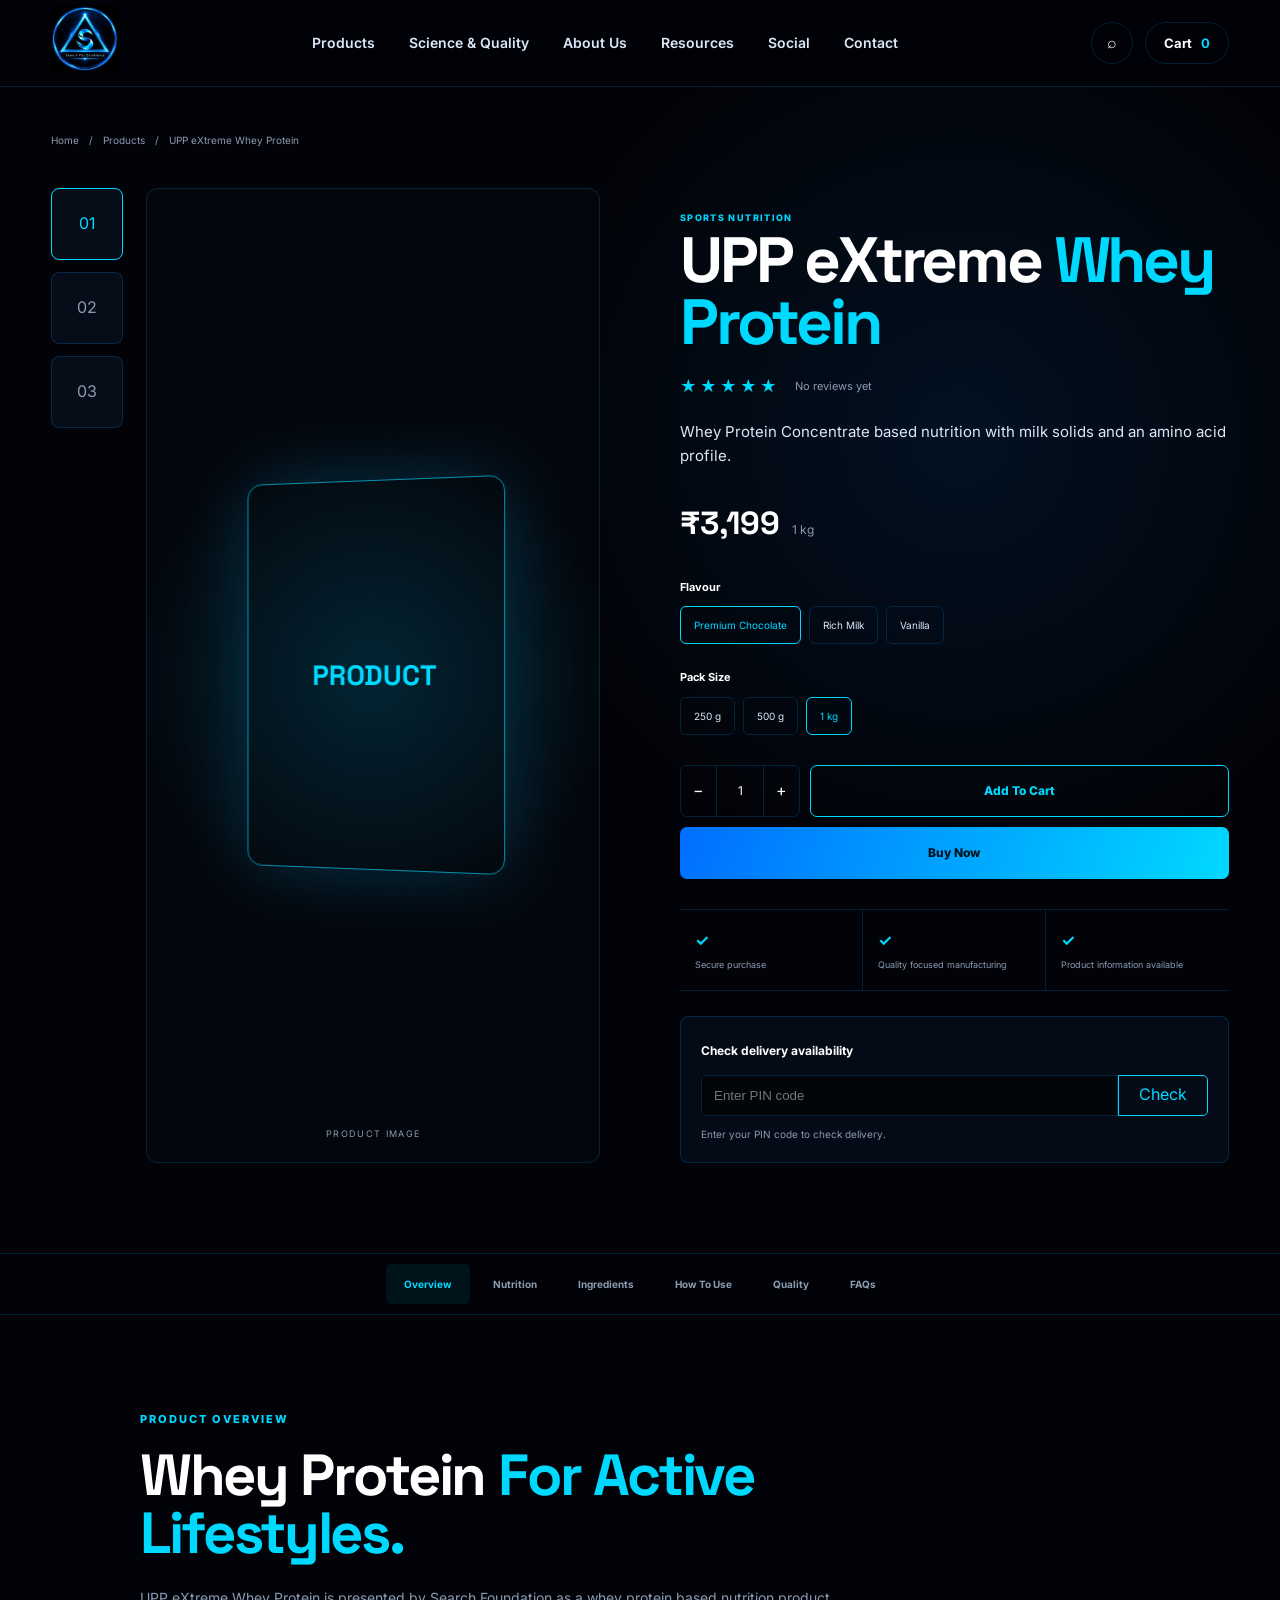
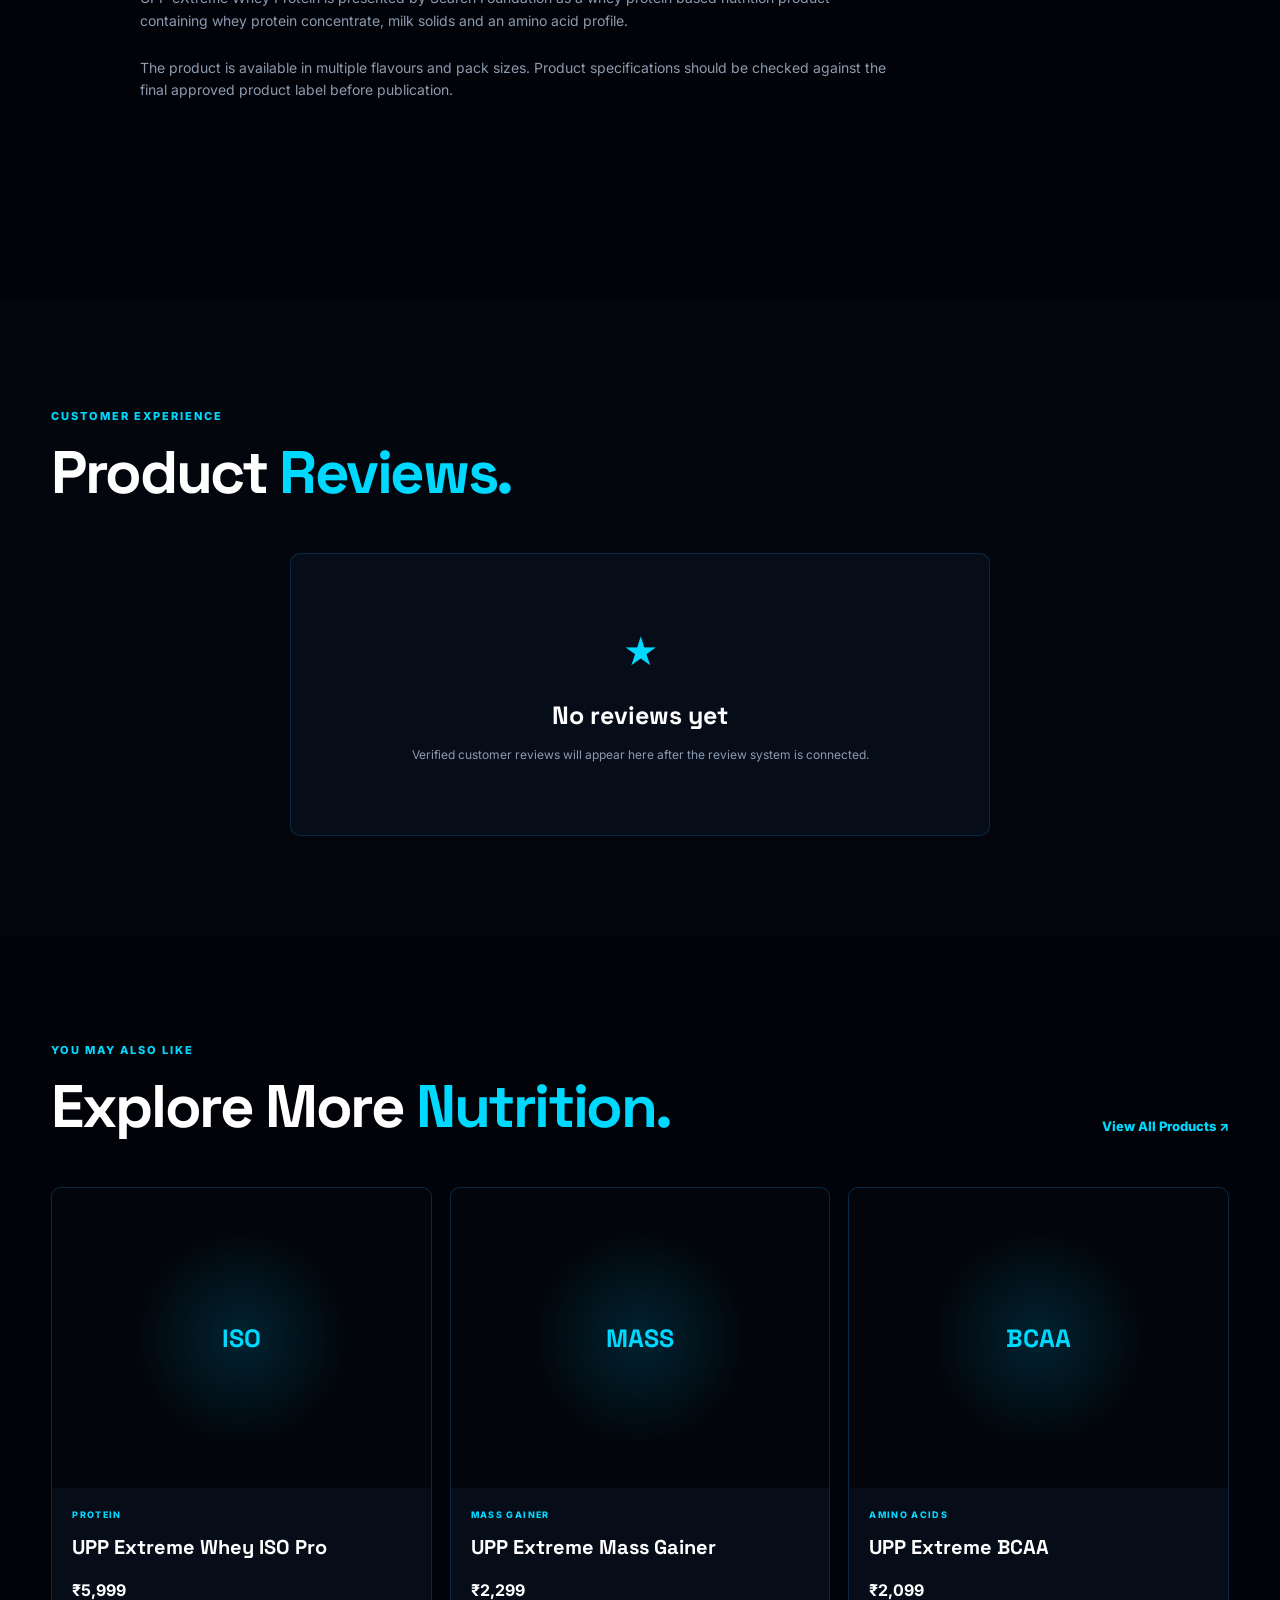
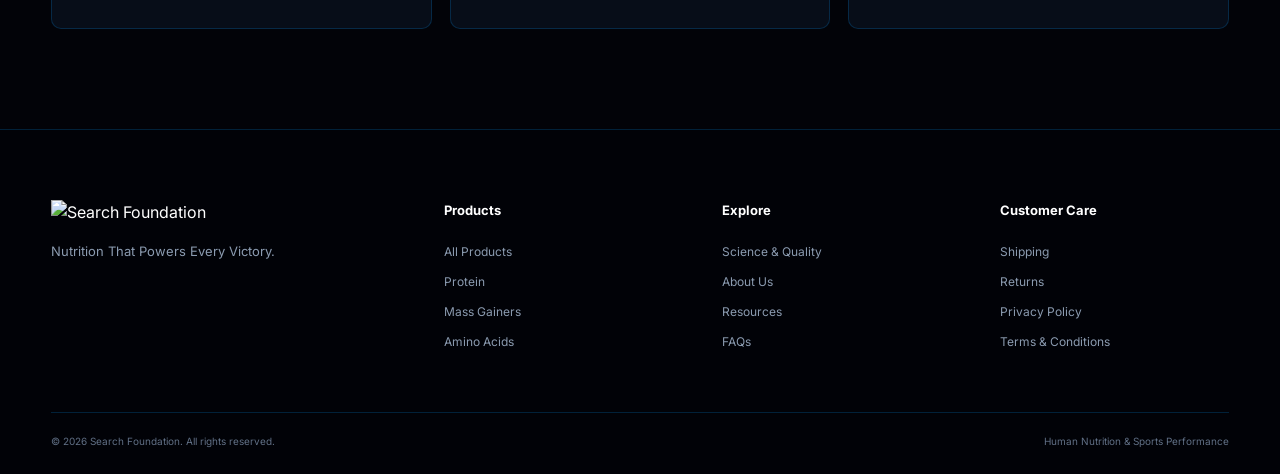
==== commit 74615b77: "social" ====
--- a/product.html
+++ b/product.html
@@ -56,7 +56,7 @@
         >
 
             <img
-                src="assets/logo.jpg"
+                src="assets/sflogo.jpg"
                 alt="Search Foundation"
                 class="brandLogo"
             >
@@ -74,7 +74,7 @@
                 Science & Quality
             </a>
 
-            <a href="index.html#about">
+            <a href="about.html">
                 About Us
             </a>
 
